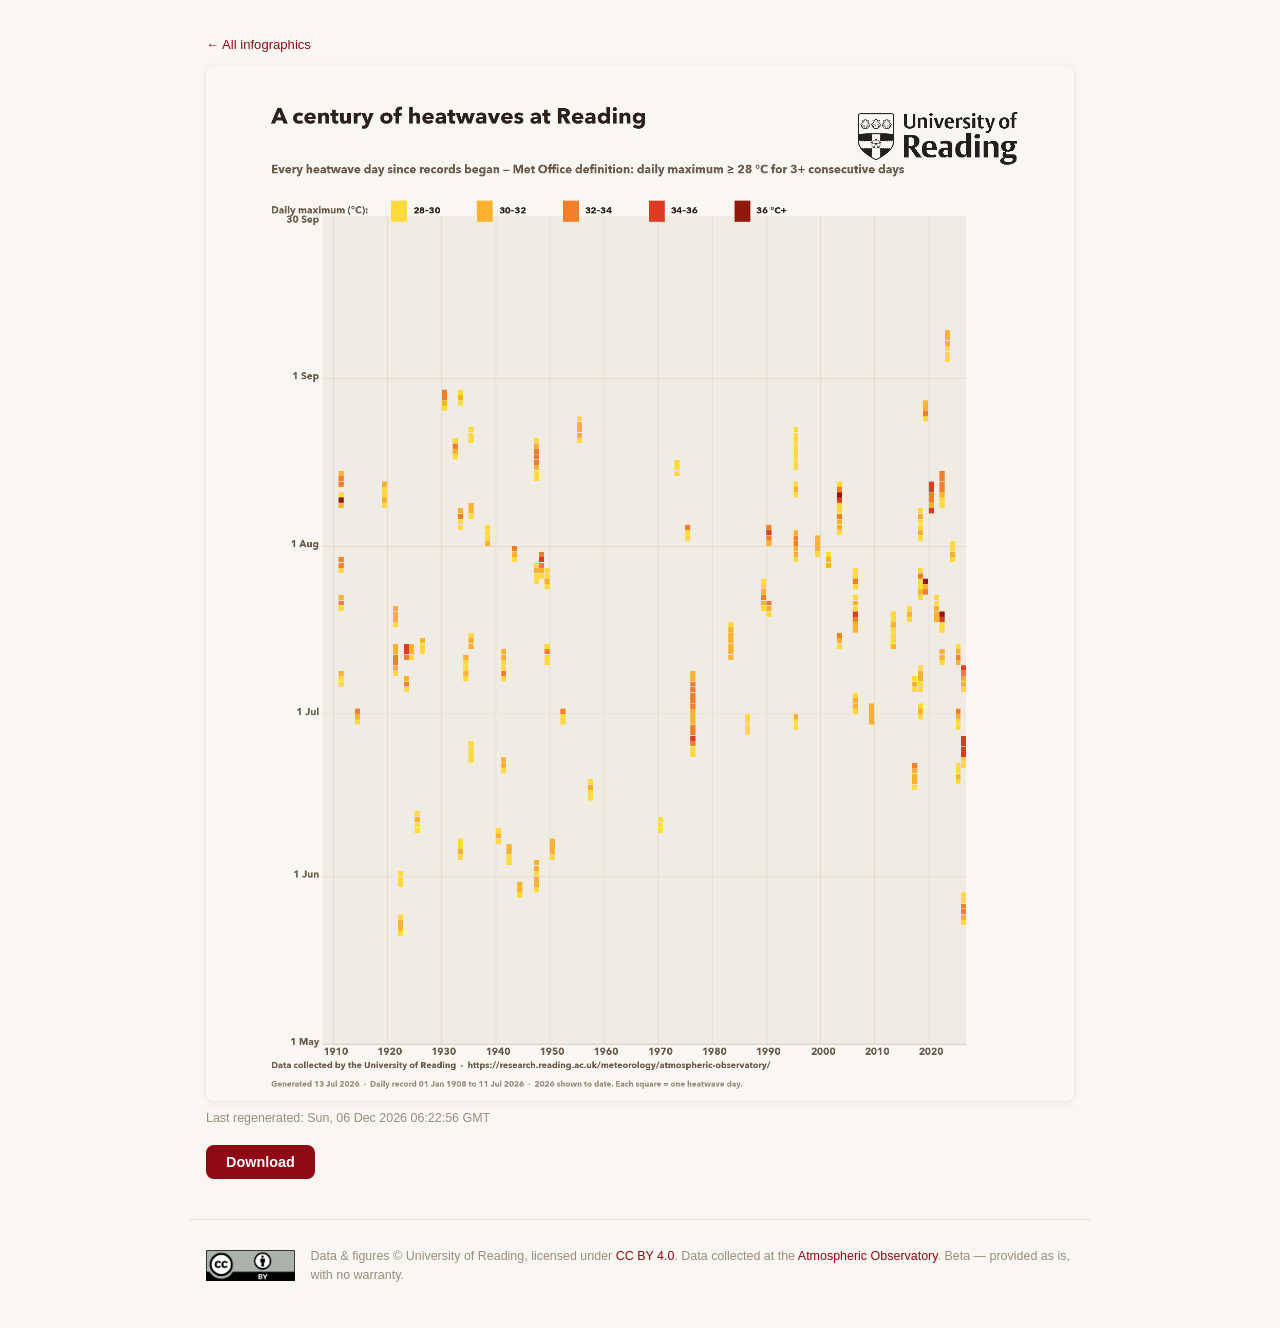
==== docs/heatwave_history/index.html @ 2c7f256b "Add "century of heatwaves" infographic: heatwave calendar heatmap A calendar heatmap of every heatwa" ====
<!doctype html>
<html lang="en">
<head>
<meta charset="utf-8">
<meta name="viewport" content="width=device-width, initial-scale=1">
<title>A century of heatwaves at Reading | RUAO Infographics</title>
<style>
  :root {
    --ink: #2b2118; --bg: #faf7f2; --sub: #6a5c4c; --mute: #9a8c7a;
    --maroon: #8e0915; --line: #e6ded4;
  }
  * { box-sizing: border-box; }
  body {
    margin: 0; background: var(--bg); color: var(--ink);
    font-family: Arial, Helvetica, "Helvetica Neue", sans-serif;
    -webkit-font-smoothing: antialiased;
  }
  main { max-width: 900px; margin: 0 auto; padding: 24px 16px 20px; }

  .back { font-size: 0.82rem; margin-bottom: 14px; }
  .back a { color: var(--maroon); text-decoration: none; }
  .back a:hover { text-decoration: underline; }

  .combined img {
    width: 100%; height: auto; display: block; border-radius: 8px;
    box-shadow: 0 1px 6px rgba(0,0,0,0.08); background: #fff;
  }
  #updated { font-size: 0.78rem; color: var(--mute); margin: 10px 0 20px; }

  .downloads { margin-bottom: 20px; }
  a.dl-btn {
    display: inline-block; background: var(--maroon); color: #fff; text-decoration: none;
    border-radius: 8px; padding: 9px 20px; font-size: 0.9rem; font-weight: 600;
  }
  a.dl-btn:hover { background: #6f0710; }

  footer {
    max-width: 900px; margin: 0 auto; padding: 14px 16px 30px;
    border-top: 1px solid var(--line);
  }
  .footer-row { display: flex; align-items: center; gap: 16px; flex-wrap: wrap; }
  .cc-link { flex-shrink: 0; line-height: 0; }
  .cc-badge { height: 31px; width: auto; display: block; }
  .footer-text {
    flex: 1; min-width: 240px; font-size: 0.78rem; line-height: 1.55; color: var(--mute);
  }
  .footer-text a { color: var(--maroon); text-decoration: none; }
  .footer-text a:hover { text-decoration: underline; }
</style>
</head>
<body>
  <main>
    <p class="back"><a href="../">&larr; All infographics</a></p>

    <div class="combined">
      <img src="heatwave_history.png" alt="A century of heatwaves at Reading — every heatwave day since records began, coloured by temperature">
    </div>
    <p id="updated"></p>

    <div class="downloads">
      <a class="dl-btn" href="heatwave_history.png" download>Download</a>
    </div>
  </main>

  <footer>
    <div class="footer-row">
      <a class="cc-link" href="https://creativecommons.org/licenses/by/4.0/" target="_blank" rel="noreferrer"
         title="Creative Commons Attribution 4.0 International">
        <img class="cc-badge" src="assets/cc-by.png" alt="Creative Commons BY 4.0">
      </a>
      <p class="footer-text">
        Data &amp; figures &copy; University of Reading, licensed under
        <a href="https://creativecommons.org/licenses/by/4.0/" target="_blank" rel="noreferrer">CC&nbsp;BY&nbsp;4.0</a>.
        Data collected at the
        <a href="https://research.reading.ac.uk/meteorology/atmospheric-observatory/" target="_blank" rel="noreferrer">Atmospheric Observatory</a>.
        Beta — provided as is, with no warranty.
      </p>
    </div>
  </footer>

  <script>
    fetch('heatwave_history.png', { method: 'HEAD' }).then(r => {
      const lm = r.headers.get('last-modified');
      if (lm) document.getElementById('updated').textContent =
        'Last regenerated: ' + new Date(lm).toUTCString();
    }).catch(() => {});
  </script>
</body>
</html>
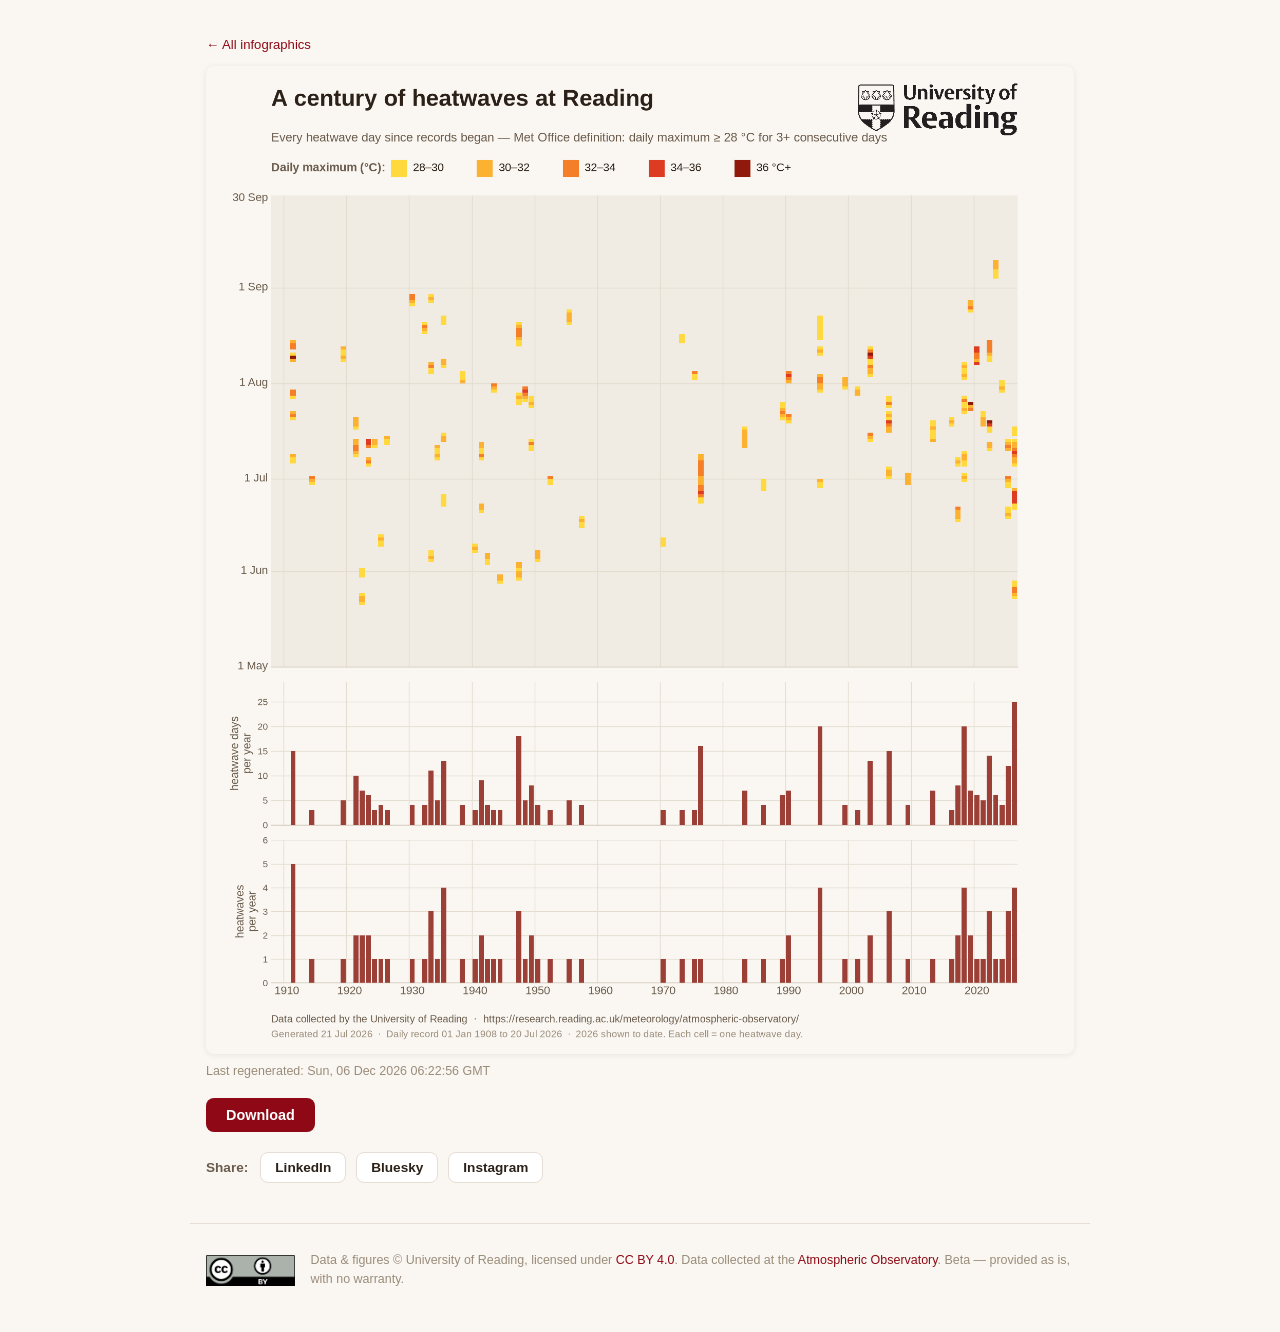
==== commit 7a3d7f11: "feat: add social share buttons + Open Graph/Twitter card image embeds Sharing an infographic link pr" ====
--- a/docs/heatwave_history/index.html
+++ b/docs/heatwave_history/index.html
@@ -4,6 +4,20 @@
 <meta charset="utf-8">
 <meta name="viewport" content="width=device-width, initial-scale=1">
 <title>A century of heatwaves at Reading | RUAO Infographics</title>
+
+<meta property="og:type" content="website">
+<meta property="og:url" content="https://charlton-perez.github.io/ruao-infographics/heatwave_history/">
+<meta property="og:title" content="A century of heatwaves at Reading">
+<meta property="og:description" content="Every heatwave day since records began at the Reading University Atmospheric Observatory, coloured by peak temperature — one hundred years of rising frequency and intensity, laid out year by year.">
+<meta property="og:image" content="https://charlton-perez.github.io/ruao-infographics/heatwave_history/heatwave_history.png">
+<meta property="og:image:width" content="1690">
+<meta property="og:image:height" content="1924">
+<meta name="twitter:card" content="summary_large_image">
+<meta name="twitter:title" content="A century of heatwaves at Reading">
+<meta name="twitter:description" content="Every heatwave day since records began at the Reading University Atmospheric Observatory, coloured by peak temperature.">
+<meta name="twitter:image" content="https://charlton-perez.github.io/ruao-infographics/heatwave_history/heatwave_history.png">
+
+<link rel="stylesheet" href="../assets/share.css">
 <style>
   :root {
     --ink: #2b2118; --bg: #faf7f2; --sub: #6a5c4c; --mute: #9a8c7a;
@@ -60,6 +74,14 @@
     <div class="downloads">
       <a class="dl-btn" href="heatwave_history.png" download>Download</a>
     </div>
+
+    <div class="share">
+      <span class="share-label">Share:</span>
+      <button id="share-linkedin" class="share-btn" type="button">LinkedIn</button>
+      <button id="share-bluesky" class="share-btn" type="button">Bluesky</button>
+      <button id="share-instagram" class="share-btn" type="button">Instagram</button>
+      <span id="share-note" class="share-note" hidden></span>
+    </div>
   </main>
 
   <footer>
@@ -85,5 +107,14 @@
         'Last regenerated: ' + new Date(lm).toUTCString();
     }).catch(() => {});
   </script>
+  <script src="../assets/share.js"></script>
+  <script>
+    initShareButtons({
+      url: 'https://charlton-perez.github.io/ruao-infographics/heatwave_history/',
+      title: 'A century of heatwaves at Reading',
+      text: 'A century of heatwaves at Reading — every heatwave day since records began:',
+      image: 'https://charlton-perez.github.io/ruao-infographics/heatwave_history/heatwave_history.png',
+    });
+  </script>
 </body>
 </html>
--- a/docs/assets/share.css
+++ b/docs/assets/share.css
@@ -0,0 +1,23 @@
+/* Shared "Share" row — used on every infographic page alongside its Download
+   control. Assumes the page's own <style> already defines --ink/--bg/--sub/
+   --mute/--maroon/--line in :root (all infographic pages do). */
+.share {
+  display: flex; align-items: center; gap: 10px; flex-wrap: wrap;
+  margin: 0 0 20px;
+}
+.share-label {
+  font-size: 0.85rem; color: var(--sub); font-weight: 600; margin-right: 2px;
+}
+.share-btn {
+  display: inline-flex; align-items: center; gap: 6px;
+  background: #fff; color: var(--ink); border: 1px solid var(--line);
+  border-radius: 8px; padding: 7px 14px; font-size: 0.85rem; font-weight: 600;
+  cursor: pointer; text-decoration: none; font-family: inherit;
+  transition: border-color 0.15s, color 0.15s;
+}
+.share-btn:hover { border-color: var(--maroon); color: var(--maroon); }
+.share-btn svg { width: 15px; height: 15px; flex-shrink: 0; }
+
+.share-note {
+  font-size: 0.8rem; color: var(--sub); font-style: italic;
+}
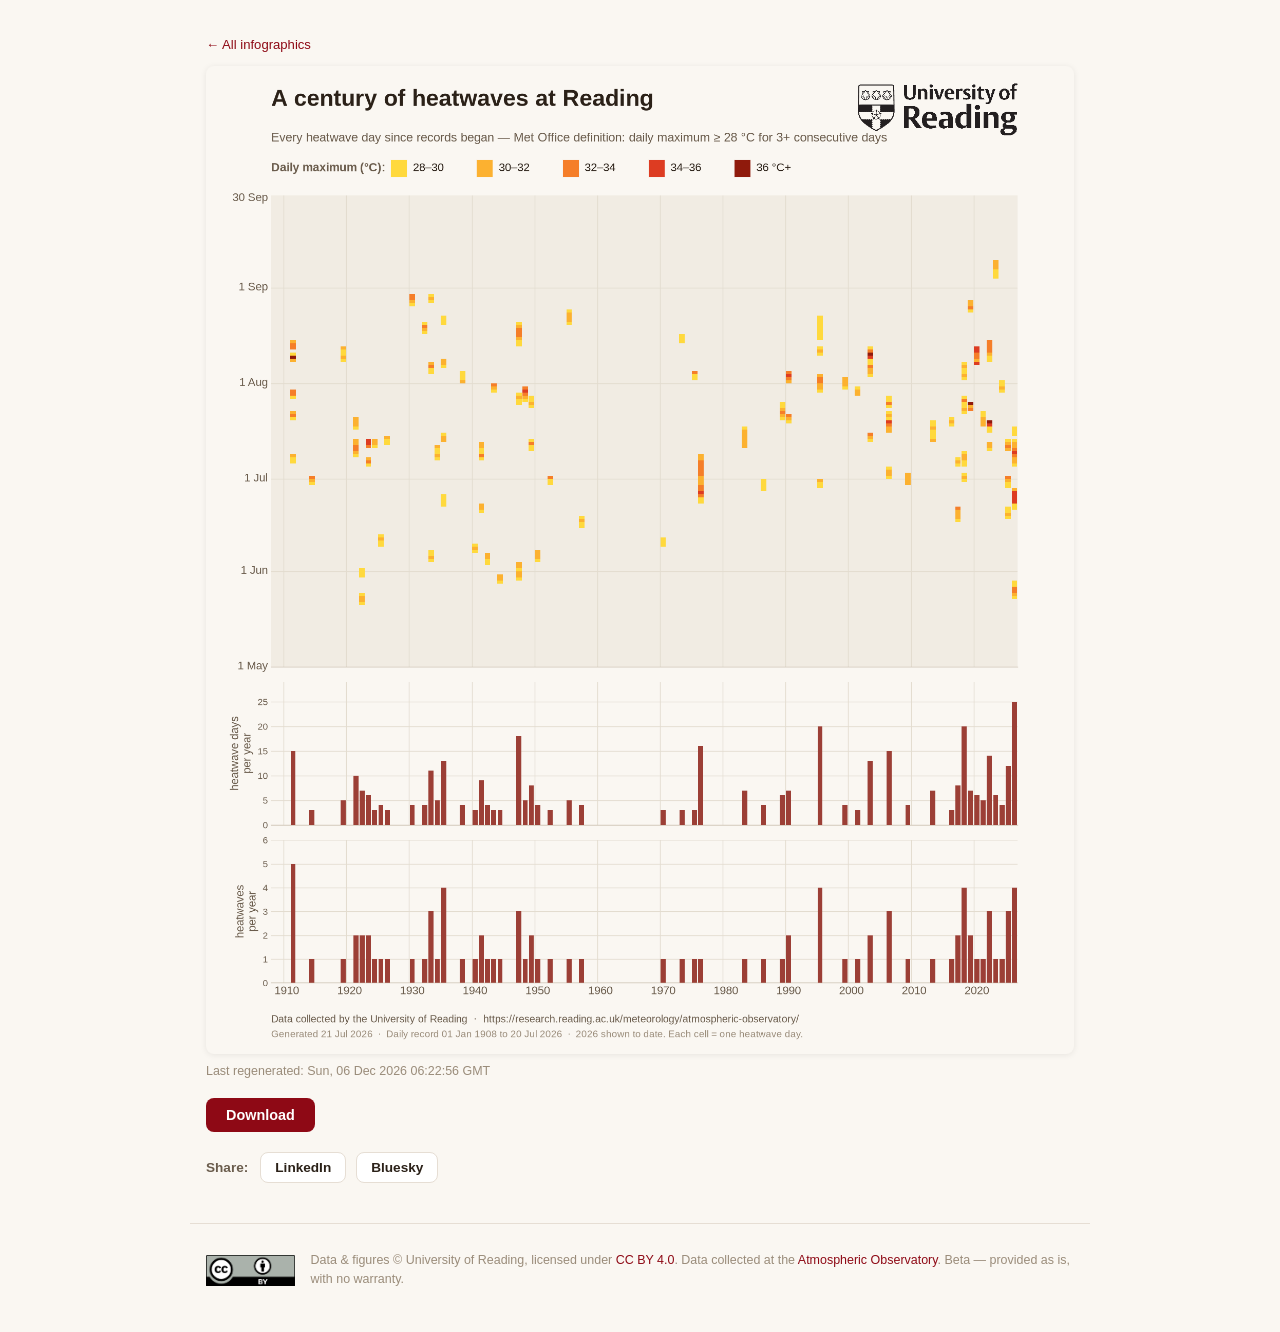
==== commit 0512af86: "fix: drop Instagram share button No web share-intent exists for Instagram (post-only via its app), s" ====
--- a/docs/heatwave_history/index.html
+++ b/docs/heatwave_history/index.html
@@ -79,8 +79,6 @@
       <span class="share-label">Share:</span>
       <button id="share-linkedin" class="share-btn" type="button">LinkedIn</button>
       <button id="share-bluesky" class="share-btn" type="button">Bluesky</button>
-      <button id="share-instagram" class="share-btn" type="button">Instagram</button>
-      <span id="share-note" class="share-note" hidden></span>
     </div>
   </main>
 
@@ -113,7 +111,6 @@
       url: 'https://charlton-perez.github.io/ruao-infographics/heatwave_history/',
       title: 'A century of heatwaves at Reading',
       text: 'A century of heatwaves at Reading — every heatwave day since records began:',
-      image: 'https://charlton-perez.github.io/ruao-infographics/heatwave_history/heatwave_history.png',
     });
   </script>
 </body>
--- a/docs/assets/share.css
+++ b/docs/assets/share.css
@@ -17,7 +17,3 @@
 }
 .share-btn:hover { border-color: var(--maroon); color: var(--maroon); }
 .share-btn svg { width: 15px; height: 15px; flex-shrink: 0; }
-
-.share-note {
-  font-size: 0.8rem; color: var(--sub); font-style: italic;
-}
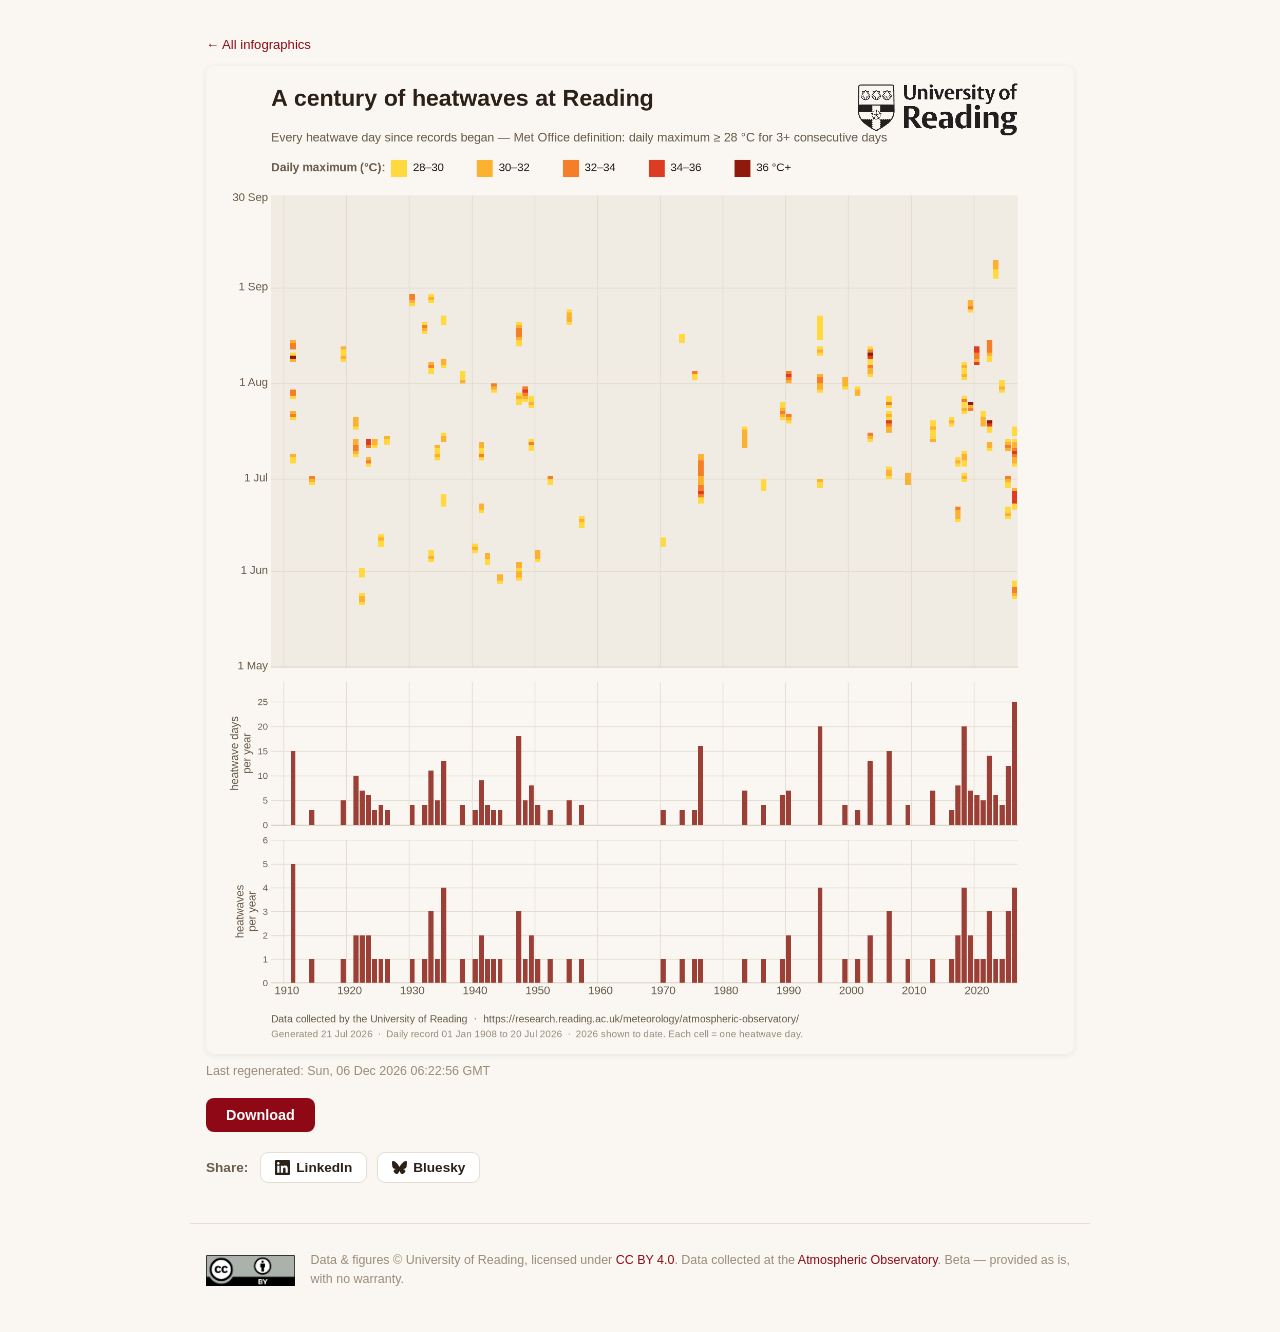
==== commit fa1d7109: "feat: add official LinkedIn/Bluesky brand icons to share buttons The share buttons were plain text —" ====
--- a/docs/heatwave_history/index.html
+++ b/docs/heatwave_history/index.html
@@ -77,8 +77,14 @@
 
     <div class="share">
       <span class="share-label">Share:</span>
-      <button id="share-linkedin" class="share-btn" type="button">LinkedIn</button>
-      <button id="share-bluesky" class="share-btn" type="button">Bluesky</button>
+      <button id="share-linkedin" class="share-btn" type="button">
+        <svg viewBox="0 0 24 24" fill="currentColor" aria-hidden="true"><path d="M20.447 20.452h-3.554v-5.569c0-1.328-.027-3.037-1.852-3.037-1.853 0-2.136 1.445-2.136 2.939v5.667H9.351V9h3.414v1.561h.046c.477-.9 1.637-1.85 3.37-1.85 3.601 0 4.267 2.37 4.267 5.455v6.286zM5.337 7.433c-1.144 0-2.063-.926-2.063-2.065 0-1.138.92-2.063 2.063-2.063 1.14 0 2.064.925 2.064 2.063 0 1.139-.925 2.065-2.064 2.065zm1.782 13.019H3.555V9h3.564v11.452zM22.225 0H1.771C.792 0 0 .774 0 1.729v20.542C0 23.227.792 24 1.771 24h20.451C23.2 24 24 23.227 24 22.271V1.729C24 .774 23.2 0 22.222 0h.003z"/></svg>
+        LinkedIn
+      </button>
+      <button id="share-bluesky" class="share-btn" type="button">
+        <svg viewBox="0 0 24 24" fill="currentColor" aria-hidden="true"><path d="M5.202 2.857C7.954 4.922 10.913 9.11 12 11.358c1.087-2.247 4.046-6.436 6.798-8.501C20.783 1.366 24 .213 24 3.883c0 .732-.42 6.156-.667 7.037-.856 3.061-3.978 3.842-6.755 3.37 4.854.826 6.089 3.562 3.422 6.299-5.065 5.196-7.28-1.304-7.847-2.97-.104-.305-.152-.448-.153-.327 0-.121-.05.022-.153.327-.568 1.666-2.782 8.166-7.847 2.97-2.667-2.737-1.432-5.473 3.422-6.3-2.777.473-5.899-.308-6.755-3.369C.42 10.04 0 4.615 0 3.883c0-3.67 3.217-2.517 5.202-1.026"/></svg>
+        Bluesky
+      </button>
     </div>
   </main>
 
